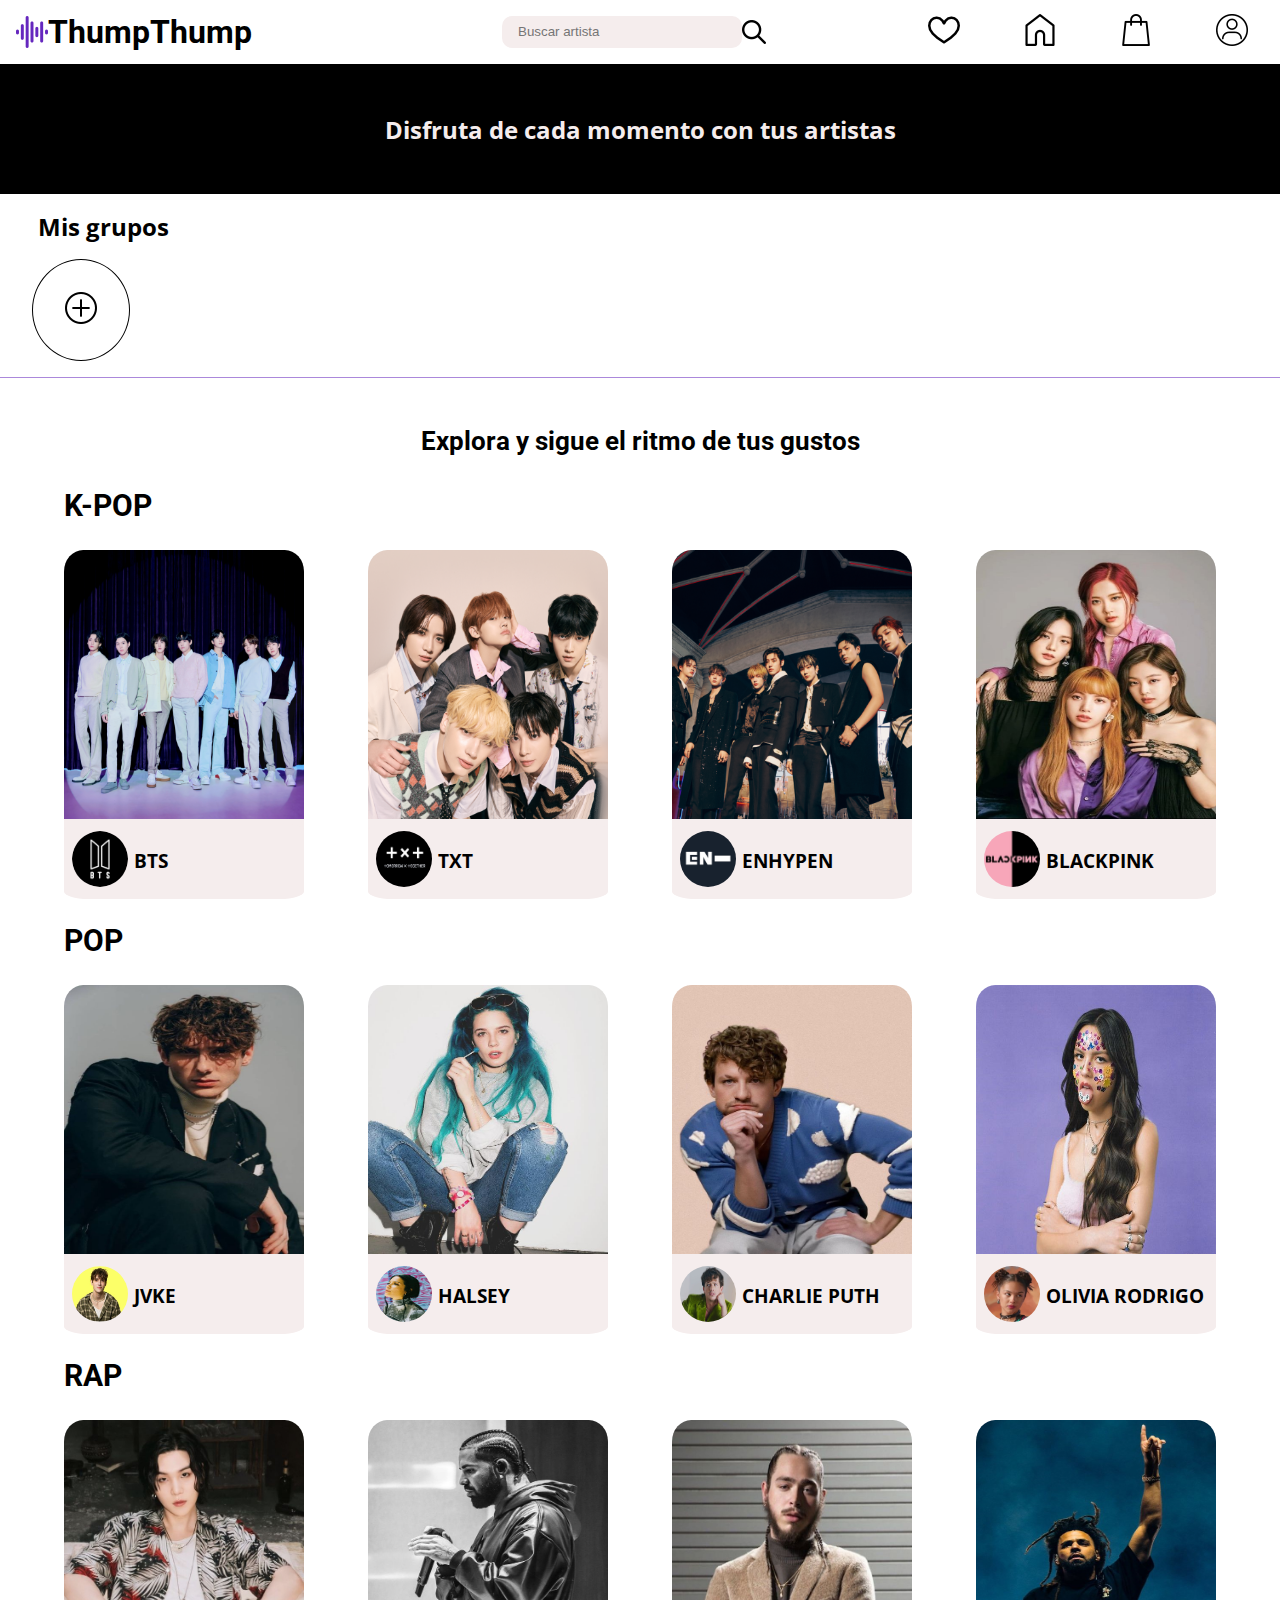
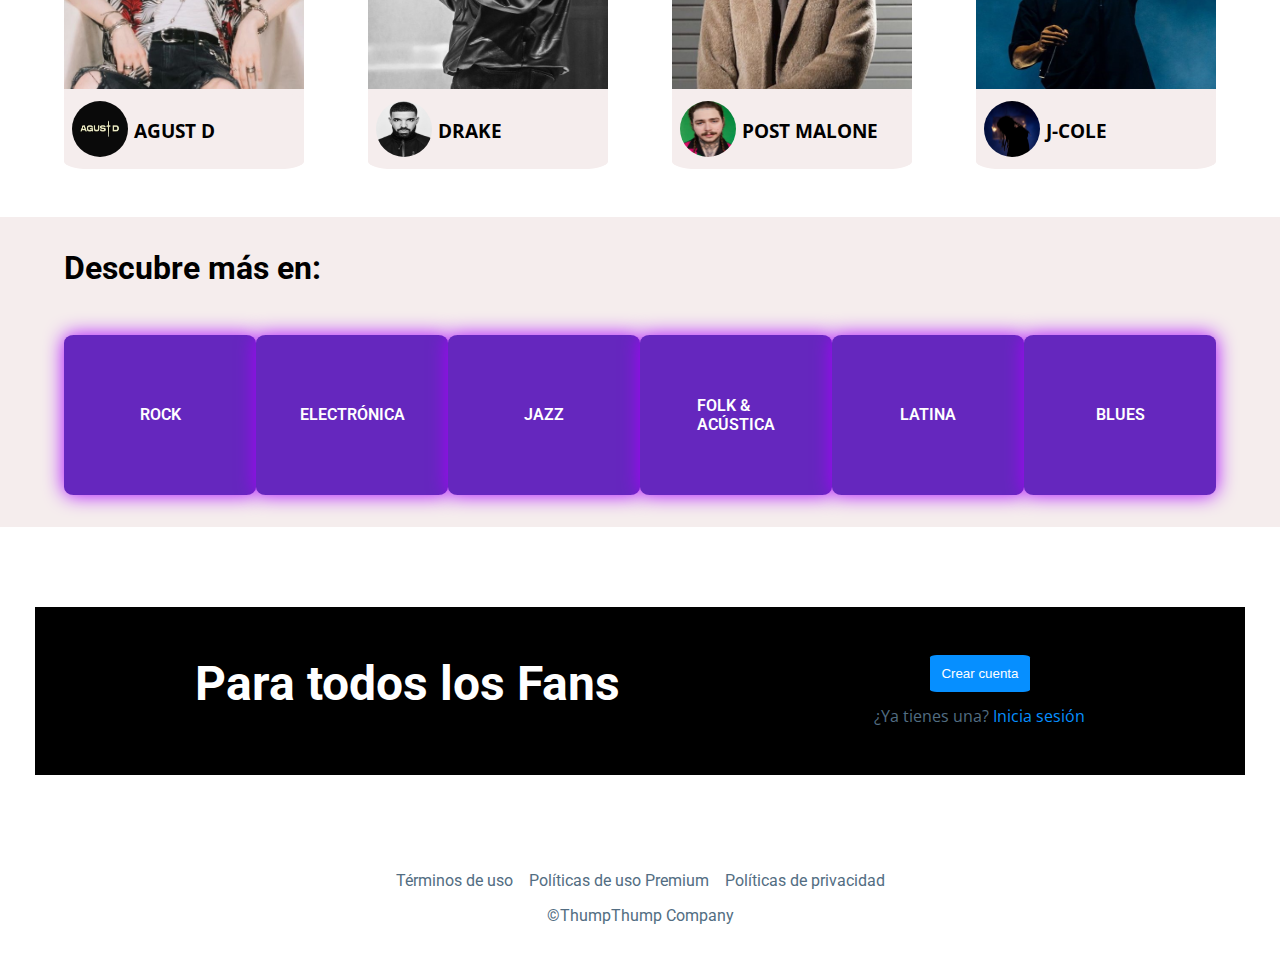
==== index.html @ 95e83258 "primer-commit" ====
<!DOCTYPE html>
<html lang="es">
<head>
    <meta charset="UTF-8">
    <meta name="viewport" content="width=device-width, initial-scale=1.0">
    <link rel="stylesheet" href="style.css">
    <link rel="shortcut icon" href="./assets/icons/sonido-de-onda.png" type="image/x-icon">
    <link rel="stylesheet" href="">
    <title>ThumpThump | Oficial</title>
</head>
<body>
    <section class="hero-contain">
        <header>
            <nav class="menu">
                <div class="logo-principal">
                <a class="sello-principal" href="index.html"><img src="./assets/icons/sonido-de-onda.png" alt="Onda de sonido"><strong>ThumpThump</strong></a>
                </div>

                <div class="search-container">
                    <input type="search" placeholder="Buscar artista">
                    <img class="icono-search" src="./assets/icons/search-p.png" alt="Lupa del buscador">
                </div>
                

                <div class="icons-notificaciones">
                    <a href=""><img src="./assets/icons/corazon.png" alt="corazon de notificaciones"></a>
                    <a href=""><img src="./assets/icons/hogar.png" alt="hogar de inicio"></a>
                    <a href=""><img src="./assets/icons/bolsa-shop.png" alt="bolsa de tienda"></a> <!--post relacionados con fans-->
                    <a href=""><img src="./assets/icons/avatar.png" alt=""></a>
                </div>
            </nav>

            <section class="banner-negro">
                <div>Disfruta de cada momento con tus artistas</div>
            </section>
        </header>

        <main>

            <section class="agregar-grupos">
                <p>Mis grupos</p>
                <div>
                    <a href="#"><img src="./assets/icons/mas.png" alt=""></a>
                </div>
            </section>

            <section class="contenedor-cards-artistas-hero">
                <p class="titulo-explorar">Explora y sigue el ritmo de tus gustos</p>
<!--FILA DE CARDS K-POP-->
                <div class="contenedor-cards-artistas">
                    <p class="titulo-genero"><strong>K-POP</strong></p>
                    <div class="flex-cards-artistas">
                        <div>
                            <a href="#"><img class="tamano-img-artist" src="./assets/img/bts-profile.png" alt="BTS"></a>
                            <div class="footer-img-artist">
                                <a href="#"><img src="./assets/icons/logo-bts.png" alt="Logo de bts"></a>
                                <a href="#"><strong>BTS</strong></a>
                            </div>
                        </div>

                        <div>
                            <a href="#"><img class="tamano-img-artist" src="./assets/img/txt-profile.png" alt="Los cinco chicos de TXT"></a>
                            <div class="footer-img-artist">
                                <a href="#"><img src="./assets/icons/logo-txt.jpg" alt="Logo de bts"></a>
                                <a href="#"><strong>TXT</strong></a>
                            </div>
                        </div>

                        <div>
                            <a href="#"><img class="tamano-img-artist" src="./assets/img/enhypen-profile.png" alt="BTS"></a>
                            <div class="footer-img-artist">
                                <a href="#"><img src="./assets/icons/logo-enhypen.jpg" alt="Logo de bts"></a>
                                <a href="#"><strong>ENHYPEN</strong></a>
                            </div>
                        </div>

                        <div>
                            <a href="#"><img class="tamano-img-artist" src="./assets/img/blackpink-profile.jpg" alt="BTS"></a>
                            <div class="footer-img-artist">
                                <a href="#"><img src="./assets/icons/logo-blackpink.jpg" alt="Logo de bts"></a>
                                <a href="#"><strong>BLACKPINK</strong></a>
                            </div>
                        </div>
                    </div>
                </div>
<!--FILA DE CARDS POP-->
                <div class="contenedor-cards-artistas">
                    <p class="titulo-genero"><strong>POP</strong></p>
                    <div class="flex-cards-artistas">
                        <div>
                            <a href="#"><img class="tamano-img-artist" src="./assets/img/jvke-profile.jpg" alt="BTS"></a>
                            <div class="footer-img-artist">
                                <a href="#"><img src="./assets/icons/logo-jvke.jpg" alt="Logo de bts"></a>
                                <a href="#"><strong>JVKE</strong></a>
                            </div>
                        </div>

                        <div>
                            <a href="#"><img class="tamano-img-artist" src="./assets/img/halsey-profile.jpg" alt="BTS"></a>
                            <div class="footer-img-artist">
                                <a href="#"><img src="./assets/icons/logo-halsey.jpg" alt="Logo de bts"></a>
                                <a href="#"><strong>HALSEY</strong></a>
                            </div>
                        </div>

                        <div>
                            <a href="#"><img class="tamano-img-artist" src="./assets/img/charlie-profile.jpg" alt="BTS"></a>
                            <div class="footer-img-artist">
                                <a href="#"><img src="./assets/icons/logo-charlie.jpg" alt="Logo de bts"></a>
                                <a href="#"><strong>CHARLIE PUTH</strong></a>
                            </div>
                        </div>

                        <div>
                            <a href="#"><img class="tamano-img-artist" src="./assets/img/olivia-profile.jpg" alt="BTS"></a>
                            <div class="footer-img-artist">
                                <a href="#"><img src="./assets/icons/logo-olivia.jpg" alt="Logo de bts"></a>
                                <a href="#"><strong>OLIVIA RODRIGO</strong></a>
                            </div>
                        </div>
                    </div>
                </div>
<!--FILA DE CARDS RAP-->
                <div class="contenedor-cards-artistas">
                    <p class="titulo-genero"><strong>RAP</strong></p>
                    <div class="flex-cards-artistas">
                        <div>
                            <a href="#"><img class="tamano-img-artist" src="./assets/img/agusd-profile.jpg" alt="BTS"></a>
                            <div class="footer-img-artist">
                                <a href="#"><img src="./assets/icons/logo-agusd.jpg" alt="Logo de bts"></a>
                                <a href="#"><strong>AGUST D</strong></a>
                            </div>
                        </div>

                        <div>
                            <a href="#"><img class="tamano-img-artist" src="./assets/img/drake-profile.jpg" alt="BTS"></a>
                            <div class="footer-img-artist">
                                <a href="#"><img src="./assets/icons/logo-drake.jpg" alt="Logo de bts"></a>
                                <a href="#"><strong>DRAKE</strong></a>
                            </div>
                        </div>

                        <div>
                            <a href="#"><img class="tamano-img-artist" src="./assets/img/post-malone-profile.jpg" alt="BTS"></a>
                            <div class="footer-img-artist">
                                <a href="#"><img src="./assets/icons/logo-post-malone.jpg" alt="Logo de bts"></a>
                                <a href="#"><strong>POST MALONE</strong></a>
                            </div>
                        </div>

                        <div>
                            <a href="#"><img class="tamano-img-artist" src="./assets/img/j-cole-profile.jpg" alt="BTS"></a>
                            <div class="footer-img-artist">
                                <a href="#"><img src="./assets/icons/logo-j-cole.jpg" alt="Logo de bts"></a>
                                <a href="#"><strong>J-COLE</strong></a>
                            </div>
                        </div>
                    </div>
                </div>
            </section>

            <section class="contenedor-generos-her">
                <h1>Descubre más en:</h1>
                <div class="cards-generos">
                    <div>
                        <a href="#">ROCK</a>
                    </div>
                    <div>
                        <a href="#">ELECTRÓNICA</a>
                    </div>
                    <div>
                        <a href="#">JAZZ</a>
                    </div>
                    <div>
                        <a href="#">FOLK &<br>
                        ACÚSTICA</a>
                    </div>
                    <div>
                        <a href="#">LATINA</a>
                    </div>
                    <div>
                        <a href="#">BLUES</a>
                    </div>
                </div>
            </section>

            <section class="contenedor-anuncio-fans">
                <div class="anuncio-fans">
                    <h2>Para todos los Fans</h2>
                    <div>
                        <button>Crear cuenta</button>
                        <p>¿Ya tienes una?<a href=""> Inicia sesión</a></p>
                    </div>
                </div>
            </section>

        </main>

        <footer>
            <section class="container-footer">
                <div>
                    <p>Términos de uso</p>
                    <p>Políticas de uso Premium</p>
                    <p>Políticas de privacidad</p>
                </div>
                <p>©ThumpThump Company</p>
            </section>
        </footer>
    </section>
</body>
</html>
---- style.css ----
@import url('https://fonts.googleapis.com/css2?family=Open+Sans:wght@300;400&family=Roboto:wght@300;400&display=swap');
*{
    margin: 0%;
    padding: 0;
    box-sizing: border-box;
}

/*colores
#000000
#6527BE
#BDBDD7
#D9D9D9
#F5EDED
*/

/*fuentes
font-family: 'Open Sans', sans-serif;
font-family: 'Roboto', sans-serif;
*/

/*HEADER---------------------*/
/*Navbar*/
a{
    text-decoration: none;
}
nav{
    display: flex;
    flex-wrap: wrap;
    justify-content: space-between;
    align-items: center;
    border-bottom: #000 solid 1px;
    padding-top: 0.8rem;
    padding-bottom: 0.8rem;
}

.sello-principal{
    display: flex;
    align-items: center;
    color: #000;
    font-family: 'Roboto', sans-serif;
    font-size: 2rem;
    padding-left: 1rem;
}

.search-container{
    display: flex;
    width: 30%;
    justify-content: flex-end;
    align-items: center;
}
.search-container input{
    height: 2rem;
    width: 15rem;
    border-radius: 10px;
    border: 0;
    outline: none;
    padding-left: 1rem;
    background-color: #F5EDED;
}
.icons-notificaciones{
    display: flex;
    width: 30%;
    justify-content: space-around;
}

/*Banner*/
.banner-negro{
    display: flex;
    justify-content: center;
    padding-top: 3rem;
    padding-bottom: 3rem;
    background-color: #000;
    font-family: 'Open Sans', sans-serif;
    font-size: 1.5rem;
    font-weight: bolder;
    color: #F5EDED;
}

/*Agregar comunidades index*/

.agregar-grupos{
    padding-left: 2rem;
    padding-top: 1rem;
    padding-bottom: 1rem;
    border-bottom: #6627be8c solid 1px;
}
.agregar-grupos p{
    font-family: 'Open Sans', sans-serif;
    font-weight: bold;
    font-size: 1.5rem;
    padding-bottom: 1rem;
    padding-left: 0.4rem;
}
.agregar-grupos div{
    display: inline-flex;
    border: #000 solid 1px;
    border-radius: 50%;
    padding: 2rem;
}

/*Flex cards artistas*/
.contenedor-cards-artistas-hero{
    padding: 3rem 2rem;
}
.titulo-genero{
    padding-left: 2rem;
    padding-bottom: 1.7rem;
    padding-top: 1.5rem;
    font-family: 'Roboto', sans-serif;
    font-size: 1.9rem;
}
.titulo-explorar{
    display: flex;
    justify-content: center;
    font-family: 'Roboto', sans-serif;
    font-weight: bolder;
    font-size: 1.6rem;
    padding-bottom: 0.5rem;
}
.flex-cards-artistas{
    display: inline-flex;
    width: 100%;
    justify-content: space-around;
    flex-wrap: wrap;
    row-gap: 1.2rem;
}
.flex-cards-artistas div{
    background-color: #F5EDED;
    border-radius: 10%;
}
.tamano-img-artist{
    width: 15rem;
    height: 16.8rem;
    border-top-left-radius: 8%;
    border-top-right-radius: 8%;
}
.tamano-img-artist:hover{
    transform: scale(1.02);
    border-bottom-left-radius: 8%;
    border-bottom-right-radius: 8%;
}
.footer-img-artist{
    display: flex;
    align-items: center;
    padding: 0.5rem;
    column-gap: 0.4rem;
}
.footer-img-artist:hover{
    border-top-left-radius: 0%;
    border-top-right-radius: 0%;
    background-color: #6627be6e;
}
.footer-img-artist img{
    border-radius: 50%;
    width: 3.5rem;
    height: 3.5rem;
}
.footer-img-artist img:hover{
    transform:scale(1.1);
}
.footer-img-artist strong{
    color: #000;
    font-family: 'Open Sans', sans-serif;
    font-size: larger;
}

/*CONTENEDOR DE CARS GENEROS*/

.contenedor-generos-her{
    padding: 2rem 4rem;
    background-color: #F5EDED;
}
.contenedor-generos-her h1{
    font-family: 'Roboto', sans-serif;
    padding-bottom: 3rem;
    font-size: 2rem;
    color: #000;
}
.cards-generos{
    display: inline-flex;
    width: 100%;
    justify-content: space-around;
    flex-wrap: wrap;
    row-gap: 1rem;
}
.cards-generos div{
    width: 12rem;
    height: 10rem;
    background-color: #6527BE;
    border-radius: 5%;
    box-shadow: 0 0 20px #aa00ff;
}
.cards-generos div:hover{
    background-color: #000;
}
.cards-generos div a{
    display: flex;
    height: 100%;
    justify-content: center;
    align-items: center;
    color: #fff;
    font-family: 'Roboto', sans-serif;
    font-weight: 600;
}


/*Auncio de creación de cuenta*/
.contenedor-anuncio-fans{
    background-image: url(./assets/img/anuncio.jpg);
    padding:5rem 2.2rem;
}
.anuncio-fans{
    display: flex;
    justify-content: space-around;
    background-color: #000;
    padding: 3rem 2rem;
}

.anuncio-fans h2{
    font-family: 'Roboto', sans-serif;
    font-size: 3rem;
    color: #fff;
}

.anuncio-fans button{
    padding: 0.7rem;
    border-radius: 7%;
    border-style: hidden;
    background-color: #068FFF;
    color: #fff;
}
.anuncio-fans div{
    display: flex;
    flex-direction: column;
    align-items: center;
    font-family: 'Open Sans', sans-serif;
    color: #526D82;
    row-gap: 0.8rem;
}

.anuncio-fans div a{
    color: #068FFF;
}

/*FOOTER*/

.container-footer{
    padding: 1rem;
}
.container-footer div{
    display: inline-flex;
    width: 100%;
    column-gap: 1rem;
    justify-content: center;
    font-family: 'Roboto', sans-serif;
}
.container-footer p{
    display: flex;
    justify-content: center;
    color: #526D82;
    font-family: 'Roboto', sans-serif;
    padding-bottom: 1rem;
}


/*Media Queries INDEX.HTML*/

@media (max-width: 790px){
    nav{
        justify-content: space-around;
        row-gap: 2rem;
    }
    .search-container input{
        display: none;
    }
    .icons-notificaciones{
        width: 100%;
    }

    .container-footer div{
        font-size: 0.7rem;
    }
    .container-footer p{
        font-size: 0.8rem;
    }
    .anuncio-fans div p{
        font-size: 0.9rem;
    }
    .anuncio-fans h2{
        font-size: 2rem;
    }
}

@media (max-width: 563px){
    .banner-negro div{
        font-size: 1.2rem;
    }
}

@media (max-width: 524px){
    .contenedor-generos-her{
        padding: 1rem 1rem;
        padding-bottom: 2rem;
        background-color: #000;
    }
    .cards-generos div{
        width: 8rem;
        height: 8rem;
    }
    .contenedor-generos-her h1{
        color: #fff;
        font-size: 1.6rem;
        font-weight: 500;
    }
}

@media (max-width: 445px){
    .agregar-grupos p{
        font-size: 1.2rem;
    }
    .container-footer p{
        font-size: 0.6rem;
    }
}

@media (max-width: 406px){
    .logo-principal strong{
        font-size: smaller;
    }
    .anuncio-fans h2{
        font-size: 1.5rem;
    }
    .anuncio-fans div p{
        font-size: 0.8rem;
    }
    .banner-negro div{
        font-size: 0.9rem;
    }
}

@media (max-width: 367px){
    .anuncio-fans{
        flex-wrap: wrap;
        row-gap: 1.2rem;
    }
    .container-footer div{
        display: flex;
        flex-wrap: wrap;
        font-size: 0.5rem;
        row-gap: 1rem;
        padding-bottom: 1rem;
    }
}
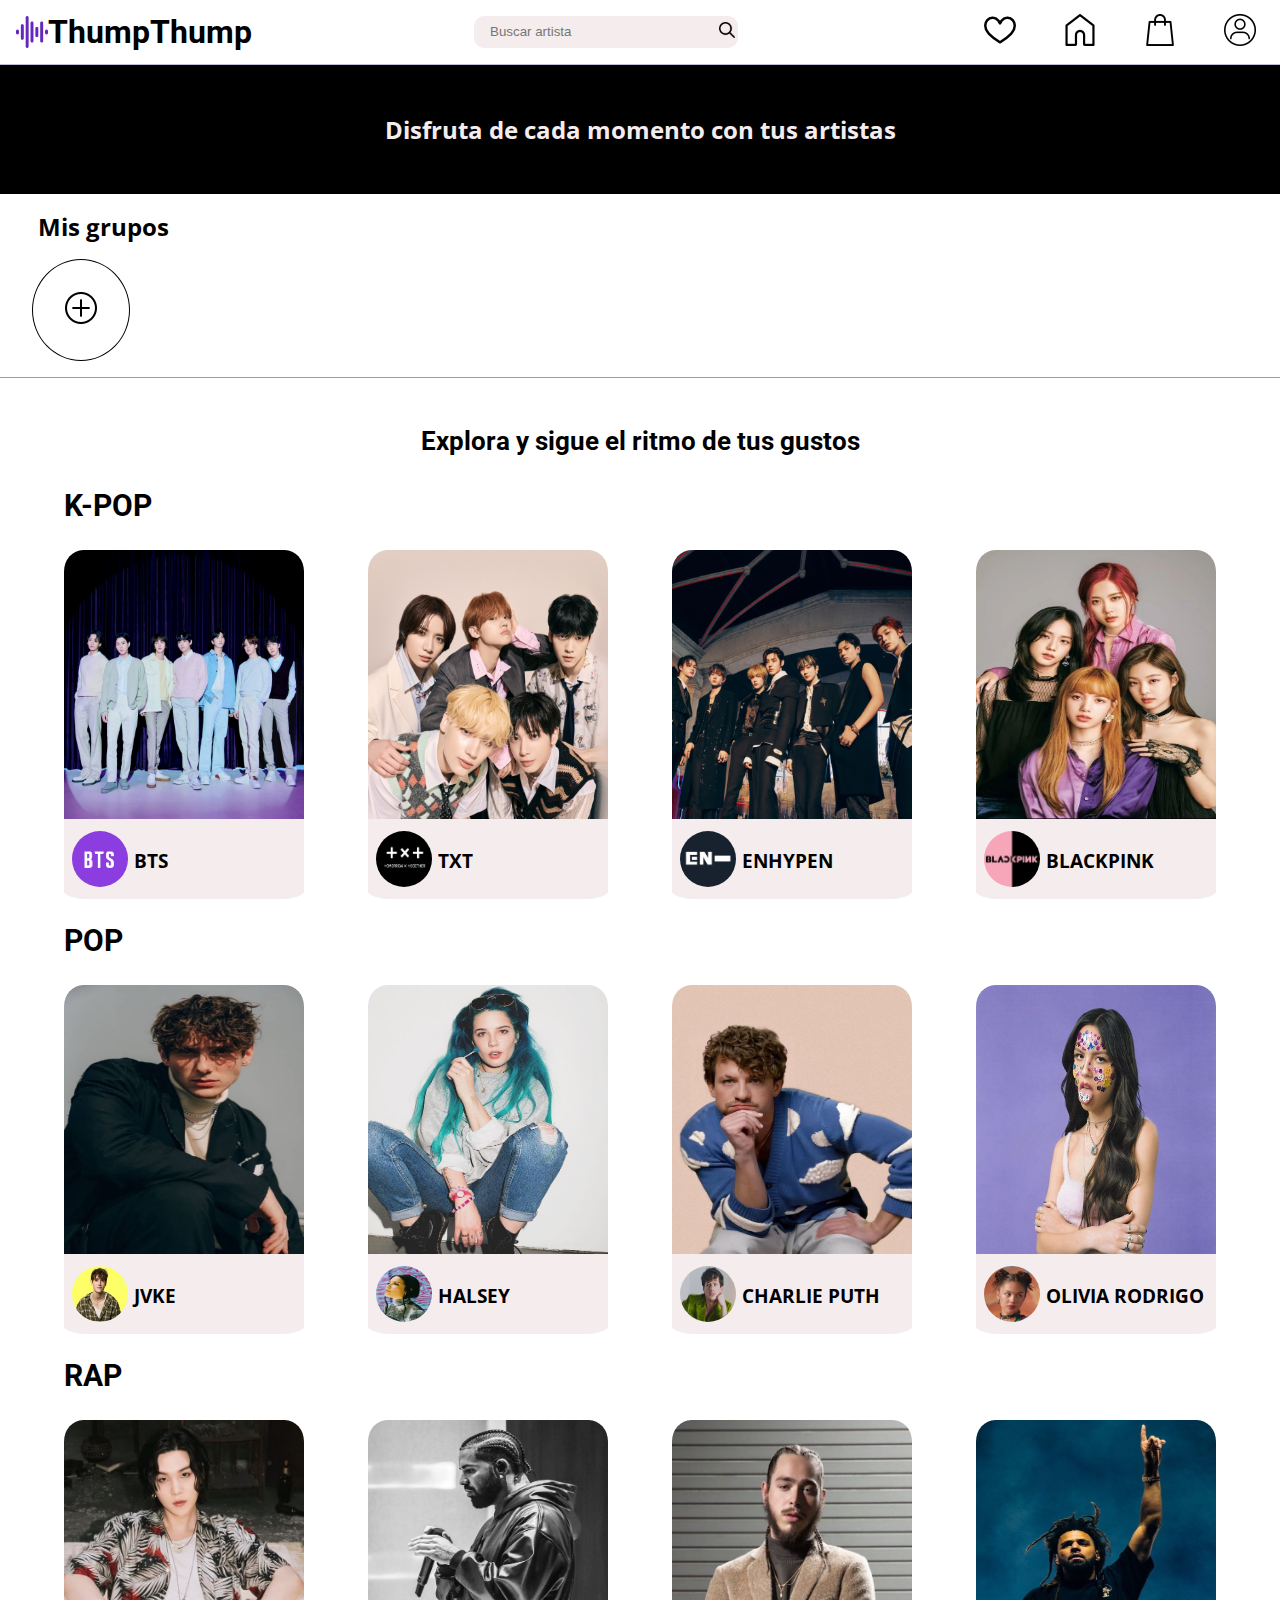
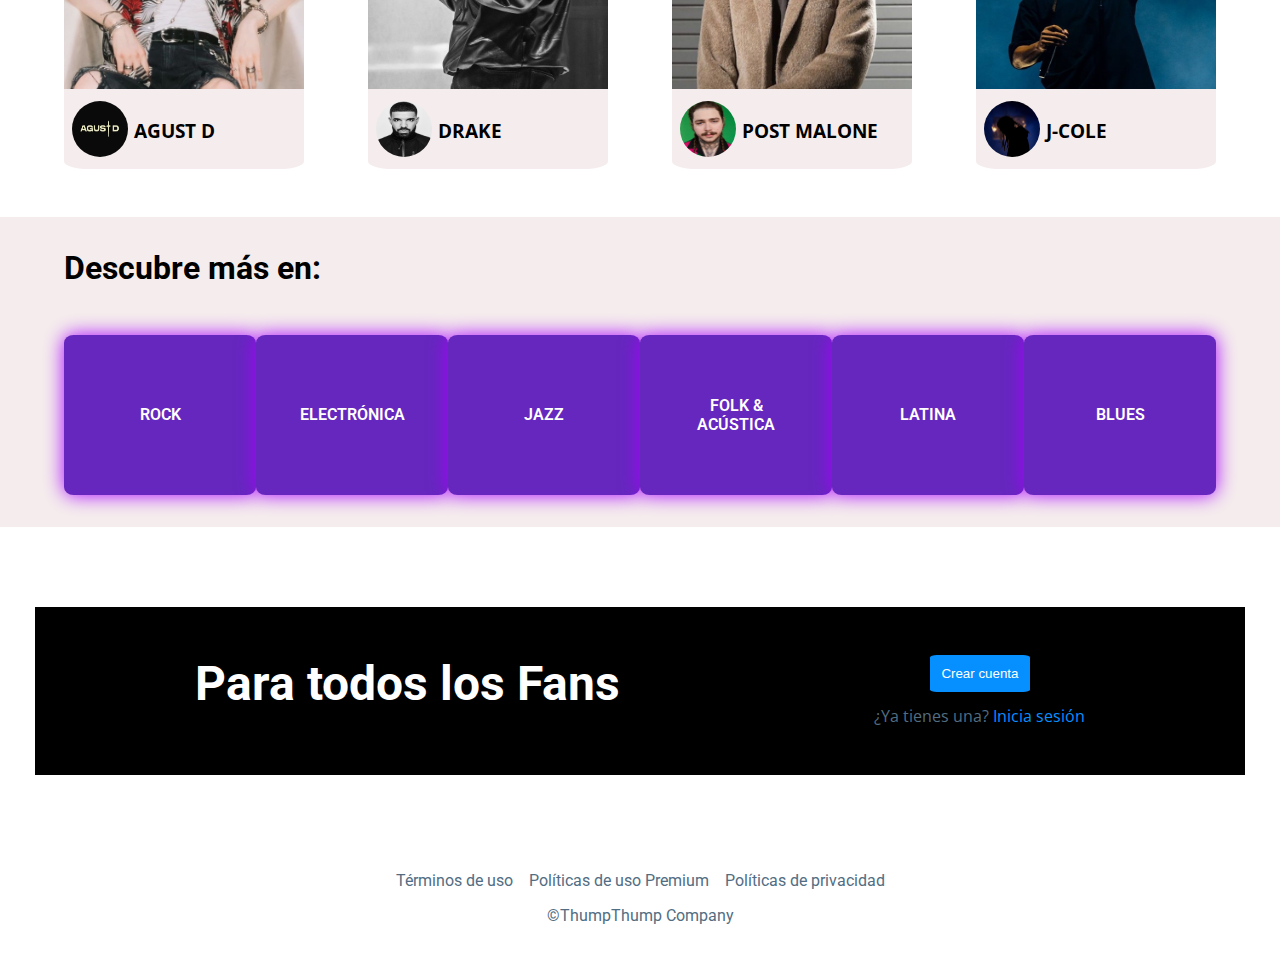
==== commit 59256fad: "nav del perfil" ====
--- a/index.html
+++ b/index.html
@@ -18,9 +18,10 @@
 
                 <div class="search-container">
                     <input type="search" placeholder="Buscar artista">
-                    <img class="icono-search" src="./assets/icons/search-p.png" alt="Lupa del buscador">
-                </div>
-                
+                    <button type="submit">
+                        <img class="icono-search" src="./assets/icons/search-p.png" alt="Lupa">
+                    </button>
+                </div>
 
                 <div class="icons-notificaciones">
                     <a href=""><img src="./assets/icons/corazon.png" alt="corazon de notificaciones"></a>
@@ -40,7 +41,7 @@
             <section class="agregar-grupos">
                 <p>Mis grupos</p>
                 <div>
-                    <a href="#"><img src="./assets/icons/mas.png" alt=""></a>
+                    <a href="#"><img src="./assets/icons/mas.png" alt="Signo de adicion"></a>
                 </div>
             </section>
 
@@ -51,33 +52,33 @@
                     <p class="titulo-genero"><strong>K-POP</strong></p>
                     <div class="flex-cards-artistas">
                         <div>
-                            <a href="#"><img class="tamano-img-artist" src="./assets/img/bts-profile.png" alt="BTS"></a>
-                            <div class="footer-img-artist">
-                                <a href="#"><img src="./assets/icons/logo-bts.png" alt="Logo de bts"></a>
-                                <a href="#"><strong>BTS</strong></a>
+                            <a href="./pages/btsprofile.html"><img class="tamano-img-artist" src="./assets/img/bts-profile.png" alt="Los 7 chicos de BTS"></a>
+                            <div class="footer-img-artist">
+                                <a href="./pages/btsprofile.html"><img src="./assets/icons/logo-bts.jpg" alt="Logo de bts"></a>
+                                <a href="./pages/btsprofile.html"><strong>BTS</strong></a>
                             </div>
                         </div>
 
                         <div>
                             <a href="#"><img class="tamano-img-artist" src="./assets/img/txt-profile.png" alt="Los cinco chicos de TXT"></a>
                             <div class="footer-img-artist">
-                                <a href="#"><img src="./assets/icons/logo-txt.jpg" alt="Logo de bts"></a>
+                                <a href="#"><img src="./assets/icons/logo-txt.jpg" alt="Logo de TXT"></a>
                                 <a href="#"><strong>TXT</strong></a>
                             </div>
                         </div>
 
                         <div>
-                            <a href="#"><img class="tamano-img-artist" src="./assets/img/enhypen-profile.png" alt="BTS"></a>
-                            <div class="footer-img-artist">
-                                <a href="#"><img src="./assets/icons/logo-enhypen.jpg" alt="Logo de bts"></a>
+                            <a href="#"><img class="tamano-img-artist" src="./assets/img/enhypen-profile.png" alt="Los 7 cantastes de ENHYPEN"></a>
+                            <div class="footer-img-artist">
+                                <a href="#"><img src="./assets/icons/logo-enhypen.jpg" alt="Logo de ENHYPEN"></a>
                                 <a href="#"><strong>ENHYPEN</strong></a>
                             </div>
                         </div>
 
                         <div>
-                            <a href="#"><img class="tamano-img-artist" src="./assets/img/blackpink-profile.jpg" alt="BTS"></a>
-                            <div class="footer-img-artist">
-                                <a href="#"><img src="./assets/icons/logo-blackpink.jpg" alt="Logo de bts"></a>
+                            <a href="#"><img class="tamano-img-artist" src="./assets/img/blackpink-profile.jpg" alt="Las 4 integrantes del grupo BLACKPINK"></a>
+                            <div class="footer-img-artist">
+                                <a href="#"><img src="./assets/icons/logo-blackpink.jpg" alt="Logo de BLACKPINK"></a>
                                 <a href="#"><strong>BLACKPINK</strong></a>
                             </div>
                         </div>
@@ -88,33 +89,33 @@
                     <p class="titulo-genero"><strong>POP</strong></p>
                     <div class="flex-cards-artistas">
                         <div>
-                            <a href="#"><img class="tamano-img-artist" src="./assets/img/jvke-profile.jpg" alt="BTS"></a>
-                            <div class="footer-img-artist">
-                                <a href="#"><img src="./assets/icons/logo-jvke.jpg" alt="Logo de bts"></a>
+                            <a href="#"><img class="tamano-img-artist" src="./assets/img/jvke-profile.jpg" alt="Cantante JVKE"></a>
+                            <div class="footer-img-artist">
+                                <a href="#"><img src="./assets/icons/logo-jvke.jpg" alt="JVKE sonriendo"></a>
                                 <a href="#"><strong>JVKE</strong></a>
                             </div>
                         </div>
 
                         <div>
-                            <a href="#"><img class="tamano-img-artist" src="./assets/img/halsey-profile.jpg" alt="BTS"></a>
-                            <div class="footer-img-artist">
-                                <a href="#"><img src="./assets/icons/logo-halsey.jpg" alt="Logo de bts"></a>
+                            <a href="#"><img class="tamano-img-artist" src="./assets/img/halsey-profile.jpg" alt="Cantante Halsey con el cabello azul"></a>
+                            <div class="footer-img-artist">
+                                <a href="#"><img src="./assets/icons/logo-halsey.jpg" alt="Perfil de Halsey"></a>
                                 <a href="#"><strong>HALSEY</strong></a>
                             </div>
                         </div>
 
                         <div>
-                            <a href="#"><img class="tamano-img-artist" src="./assets/img/charlie-profile.jpg" alt="BTS"></a>
-                            <div class="footer-img-artist">
-                                <a href="#"><img src="./assets/icons/logo-charlie.jpg" alt="Logo de bts"></a>
+                            <a href="#"><img class="tamano-img-artist" src="./assets/img/charlie-profile.jpg" alt="Cantante Charlie sentado"></a>
+                            <div class="footer-img-artist">
+                                <a href="#"><img src="./assets/icons/logo-charlie.jpg" alt="Charlie con la mano bajo la quijada"></a>
                                 <a href="#"><strong>CHARLIE PUTH</strong></a>
                             </div>
                         </div>
 
                         <div>
-                            <a href="#"><img class="tamano-img-artist" src="./assets/img/olivia-profile.jpg" alt="BTS"></a>
-                            <div class="footer-img-artist">
-                                <a href="#"><img src="./assets/icons/logo-olivia.jpg" alt="Logo de bts"></a>
+                            <a href="#"><img class="tamano-img-artist" src="./assets/img/olivia-profile.jpg" alt="Cantante Olivia sacando la lengua"></a>
+                            <div class="footer-img-artist">
+                                <a href="#"><img src="./assets/icons/logo-olivia.jpg" alt="Perfil de Olivia"></a>
                                 <a href="#"><strong>OLIVIA RODRIGO</strong></a>
                             </div>
                         </div>
@@ -125,33 +126,33 @@
                     <p class="titulo-genero"><strong>RAP</strong></p>
                     <div class="flex-cards-artistas">
                         <div>
-                            <a href="#"><img class="tamano-img-artist" src="./assets/img/agusd-profile.jpg" alt="BTS"></a>
-                            <div class="footer-img-artist">
-                                <a href="#"><img src="./assets/icons/logo-agusd.jpg" alt="Logo de bts"></a>
+                            <a href="#"><img class="tamano-img-artist" src="./assets/img/agusd-profile.jpg" alt="Cantante Agust D sentado en una bañera"></a>
+                            <div class="footer-img-artist">
+                                <a href="#"><img src="./assets/icons/logo-agusd.jpg" alt="Logo de Agust D"></a>
                                 <a href="#"><strong>AGUST D</strong></a>
                             </div>
                         </div>
 
                         <div>
-                            <a href="#"><img class="tamano-img-artist" src="./assets/img/drake-profile.jpg" alt="BTS"></a>
-                            <div class="footer-img-artist">
-                                <a href="#"><img src="./assets/icons/logo-drake.jpg" alt="Logo de bts"></a>
+                            <a href="#"><img class="tamano-img-artist" src="./assets/img/drake-profile.jpg" alt="Cantante Drake mirando al suelo"></a>
+                            <div class="footer-img-artist">
+                                <a href="#"><img src="./assets/icons/logo-drake.jpg" alt="Perfil de Drake"></a>
                                 <a href="#"><strong>DRAKE</strong></a>
                             </div>
                         </div>
 
                         <div>
-                            <a href="#"><img class="tamano-img-artist" src="./assets/img/post-malone-profile.jpg" alt="BTS"></a>
-                            <div class="footer-img-artist">
-                                <a href="#"><img src="./assets/icons/logo-post-malone.jpg" alt="Logo de bts"></a>
+                            <a href="#"><img class="tamano-img-artist" src="./assets/img/post-malone-profile.jpg" alt="Cantante Post Malone mirando a la cámara"></a>
+                            <div class="footer-img-artist">
+                                <a href="#"><img src="./assets/icons/logo-post-malone.jpg" alt="Post Malone"></a>
                                 <a href="#"><strong>POST MALONE</strong></a>
                             </div>
                         </div>
 
                         <div>
-                            <a href="#"><img class="tamano-img-artist" src="./assets/img/j-cole-profile.jpg" alt="BTS"></a>
-                            <div class="footer-img-artist">
-                                <a href="#"><img src="./assets/icons/logo-j-cole.jpg" alt="Logo de bts"></a>
+                            <a href="#"><img class="tamano-img-artist" src="./assets/img/j-cole-profile.jpg" alt="Cantante J-Cole señalando el cielo"></a>
+                            <div class="footer-img-artist">
+                                <a href="#"><img src="./assets/icons/logo-j-cole.jpg" alt="Sombra de J-Cole"></a>
                                 <a href="#"><strong>J-COLE</strong></a>
                             </div>
                         </div>
--- a/style.css
+++ b/style.css
@@ -11,6 +11,8 @@
 #BDBDD7
 #D9D9D9
 #F5EDED
+
+#A076F9 /*gradient*/
 */
 
 /*fuentes
@@ -28,7 +30,7 @@
     flex-wrap: wrap;
     justify-content: space-between;
     align-items: center;
-    border-bottom: #000 solid 1px;
+    border-bottom: #BDBDD7 solid 1px;
     padding-top: 0.8rem;
     padding-bottom: 0.8rem;
 }
@@ -40,27 +42,43 @@
     font-family: 'Roboto', sans-serif;
     font-size: 2rem;
     padding-left: 1rem;
+    text-decoration: none;
 }
 
 .search-container{
     display: flex;
-    width: 30%;
     justify-content: flex-end;
     align-items: center;
 }
 .search-container input{
     height: 2rem;
     width: 15rem;
-    border-radius: 10px;
+    border-top-left-radius: 10px;
+    border-bottom-left-radius: 10px;
     border: 0;
     outline: none;
     padding-left: 1rem;
     background-color: #F5EDED;
 }
+.search-container button{
+    height: 2rem;
+    border-top-right-radius: 10px;
+    border-bottom-right-radius: 10px;
+    border: 0;
+    padding-right: 0.2rem;
+    padding-left: 0.3rem;
+    background-color: #F5EDED;
+    cursor: pointer;
+}
+
 .icons-notificaciones{
     display: flex;
-    width: 30%;
+    width: 25%;
     justify-content: space-around;
+}
+.icono-search{
+    width: 16px;
+    height: 16px;
 }
 
 /*Banner*/
@@ -201,10 +219,11 @@
     color: #fff;
     font-family: 'Roboto', sans-serif;
     font-weight: 600;
-}
-
-
-/*Auncio de creación de cuenta*/
+    text-align: center;
+}
+
+
+/*Anuncio de creación de cuenta*/
 .contenedor-anuncio-fans{
     background-image: url(./assets/img/anuncio.jpg);
     padding:5rem 2.2rem;
@@ -243,7 +262,9 @@
 }
 
 /*FOOTER*/
-
+a{
+    text-decoration: none;
+}
 .container-footer{
     padding: 1rem;
 }
@@ -263,12 +284,185 @@
 }
 
 
+
+
+/* -------------css BTS PROFILE*/
+
+.contenedor-perfil-artist{
+    display: flex;
+    align-items: center;
+    justify-content: space-between;
+    padding: 2rem 7rem 2rem 7rem;
+    /* background: -moz-linear-gradient(bottom, #aa00ff34, rgba(255, 255, 255, 0.5));
+    background: -webkit-gradient(linear, 0 0, 0 100%, from(#aa00ff96), to(rgba(255, 255, 255, 0.5))); */
+}
+
+/*Caja de Logo artista y nombre*/
+.artist-logo-y-nombre{
+    display: flex;
+    align-items: center;
+    column-gap: 1rem;
+}
+.artist-logo-y-nombre div{
+    display: flex;
+    align-items: center;
+    column-gap: 1rem;
+}
+.artist-logo-y-nombre div h1{
+    font-size: 2.5rem;
+    font-family: 'Roboto', sans-serif;
+}
+.artist-logo{
+    width: 12rem;
+    height: 12rem;
+    border-radius: 50%;
+}
+.icono-verificado{
+    width: 1.5rem;
+    height: 1.5rem;
+}
+
+/*Caja de numero de miembros y boton de unirse*/
+.caja-miembros-y-unirse{
+    display: flex;
+    flex-direction: column;
+    row-gap: 1rem;
+    align-items: center;
+    column-gap: 3rem;
+}
+.caja-miembros-y-unirse div{
+    display: flex;
+    flex-direction: column;
+    align-items: center;
+    font-family: 'Roboto', sans-serif;
+}
+.caja-miembros-y-unirse div p:first-child{
+    font-weight: bolder;
+    font-size: 1.7rem;
+}
+
+
+
+/*ajustes en boton de unirse*/
+.contenedor-perfil-artist div button{
+    padding: 0.4rem 3rem 0.4rem 3rem;
+    background-color: #000;
+    color: #fff;
+    font-size: 1.1rem;
+    border-radius: 0.8rem;
+    border-style: none;
+    box-shadow: 0 0 20px #aa00ff; 
+}
+
+
+/*Menu del perfil*/
+.menu-profile-container{
+    display: flex;
+    justify-content: space-around;
+    border-bottom: solid #BDBDD7 1px;
+    padding-top: 2rem;
+    padding-bottom: 1rem;
+}
+.menu-profile-container a{
+    display: flex;
+    align-items: center;
+    column-gap: 0.7rem;
+    text-decoration: none;
+    color: #000;
+    font-family: 'Open Sans', sans-serif;
+    font-weight: bold;
+}
+
+/*Fan letter*/
+.fan-letter-section{
+    display: flex;
+    justify-content: end;
+    list-style: none;
+    background-color: #f5eded5b;
+}
+.fan-letter-section a{
+    display: flex;
+    align-items: center;
+    color: #000;
+    column-gap: 0.5rem;
+    padding: 2rem 1rem 2rem 4rem;
+    font-family: 'Open Sans', sans-serif;
+    font-weight: bold;
+}
+
+/*Container con la descripción del artista*/
+.container-about-artist{
+    display: flex;
+    column-gap: 2rem;
+    padding: 1rem 2rem;
+}
+.foto-about-artist{
+    width: 21rem;
+    height: 25rem;
+    border-radius: 0.5rem;
+}
+
+/*Container foto artistas + descripción| Perfiles de artistas*/
+.container-descripcion-artistas{
+    display: flex;
+    flex-direction: column;
+    row-gap: 2rem;
+    padding-bottom: 1rem;
+}
+.container-descripcion-artistas p:first-child{
+    font-size: 1.5rem;
+    font-family: 'Open Sans', sans-serif;
+}
+.container-descripcion-artistas p:nth-child(2){
+    font-family: 'Roboto', sans-serif;
+}
+.container-descripcion-artistas p:nth-child(3){
+    font-family: 'Roboto', sans-serif;
+}
+.negrita-primera-palabra{
+    font-weight: bold;
+    font-family: 'Open Sans', sans-serif;
+}
+
+
+/*container perfiles de artistas*/
+.container-perfiles-integrantes{
+    display: flex;
+    justify-content: space-around;
+    align-content: center;
+    flex-wrap: wrap;
+    padding-top: 1rem;
+    padding-bottom: 2rem;
+}
+.container-perfiles-integrantes img{
+    width: 5rem;
+    height: 5rem;
+    border-radius: 50%;
+}
+.container-perfiles-integrantes div{
+    display: flex;
+    flex-direction: column;
+    align-items: center;
+    row-gap: .5rem;
+    font-weight: bold;
+    font-family: 'Open Sans', sans-serif;
+}
+
+
+
 /*Media Queries INDEX.HTML*/
+@media (max-width: 1088px){
+    .cards-generos{
+        justify-content: center;
+        column-gap: 1.3rem;
+    }
+}
 
 @media (max-width: 790px){
     nav{
         justify-content: space-around;
         row-gap: 2rem;
+        flex-wrap: wrap;
     }
     .search-container input{
         display: none;
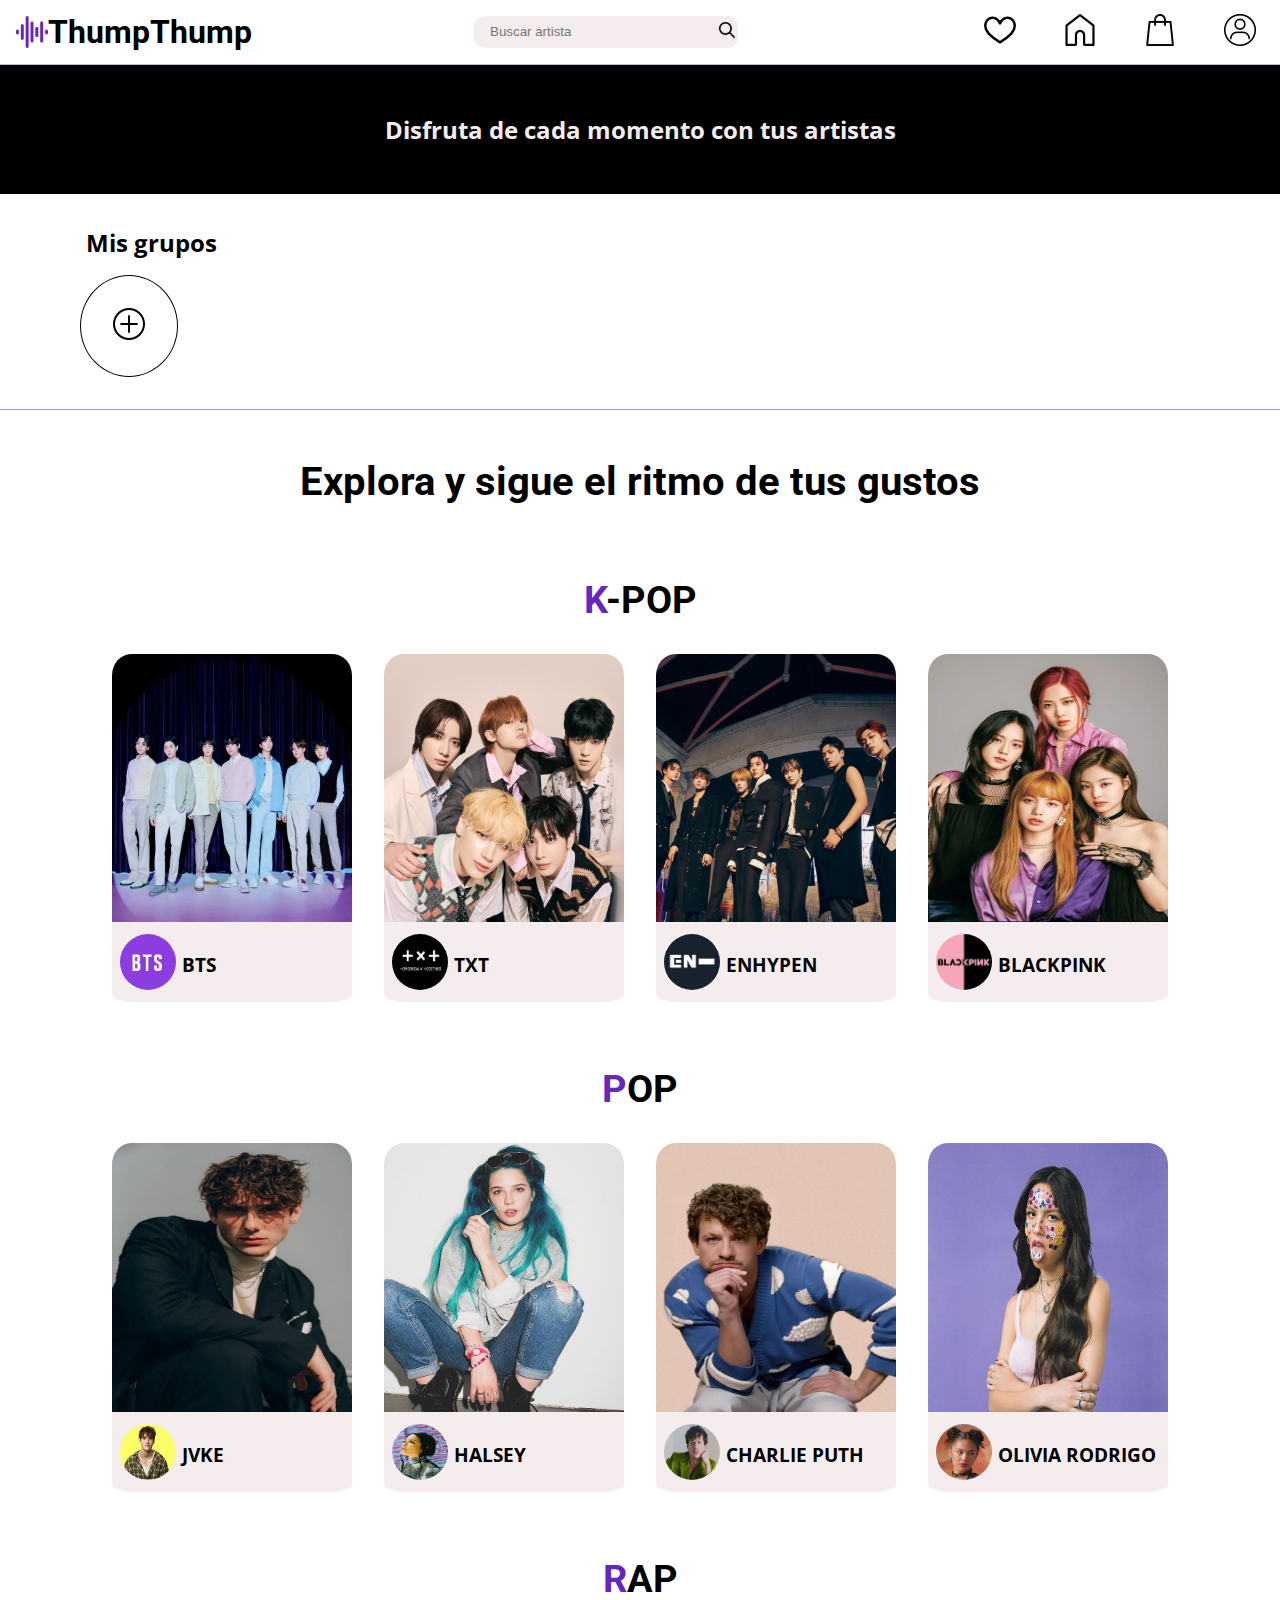
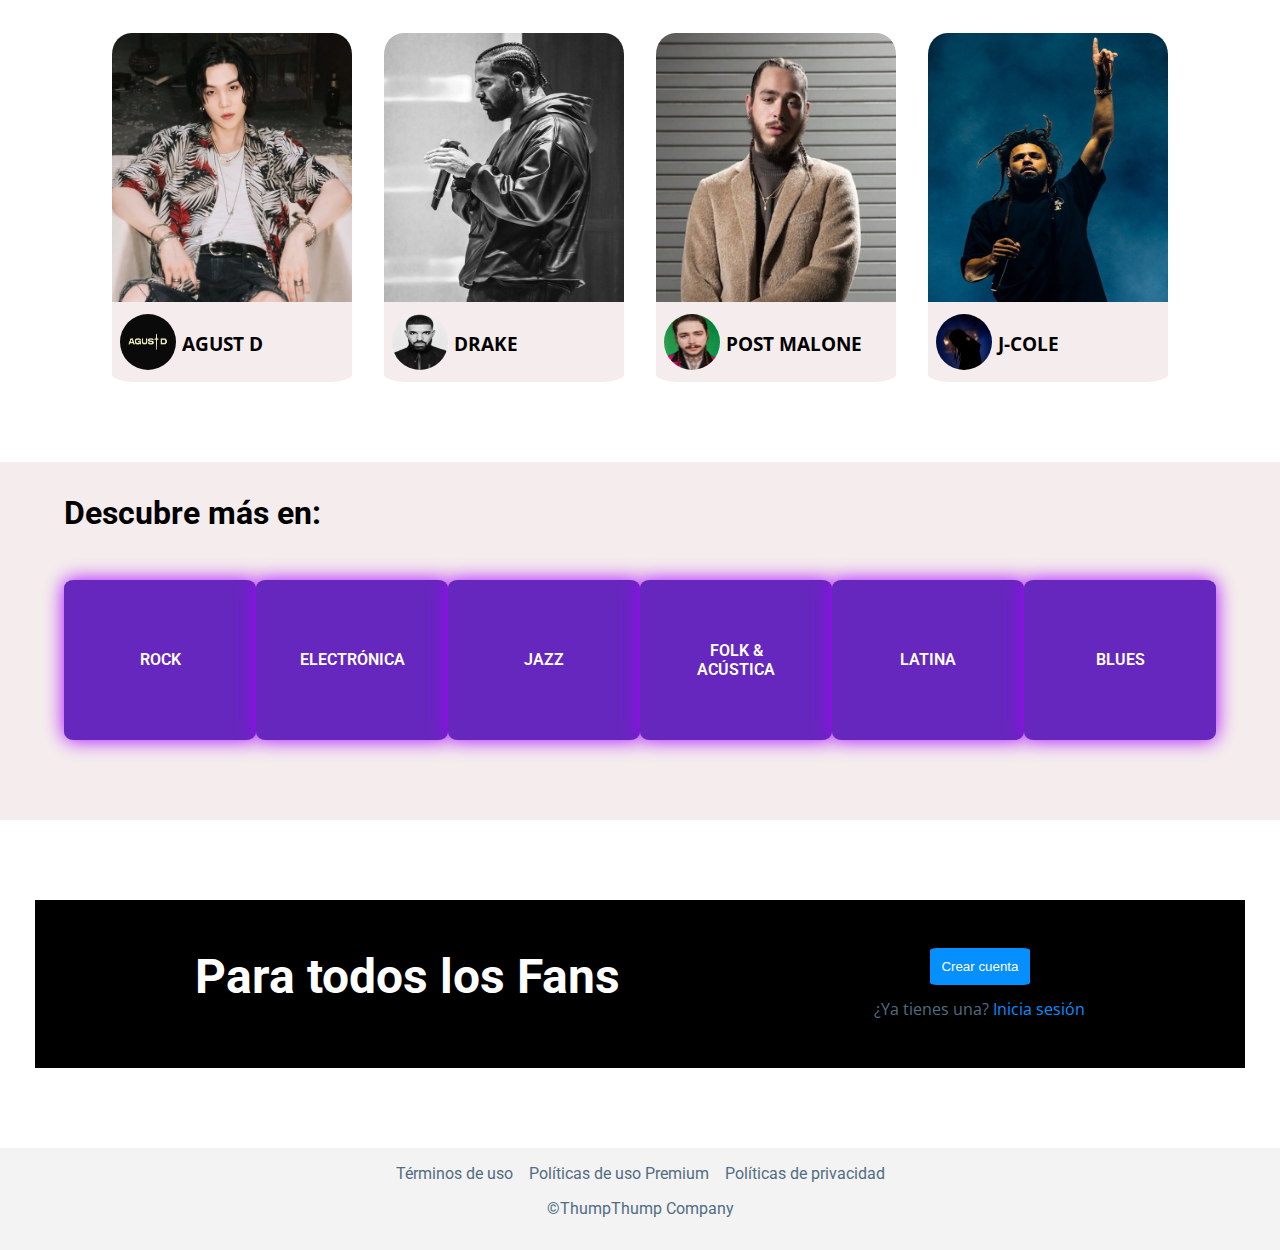
==== commit 960b1206: "agregamos filtro en search" ====
--- a/index.html
+++ b/index.html
@@ -15,10 +15,10 @@
                 <div class="logo-principal">
                 <a class="sello-principal" href="index.html"><img src="./assets/icons/sonido-de-onda.png" alt="Onda de sonido"><strong>ThumpThump</strong></a>
                 </div>
-
+                <!--SEARCH-->
                 <div class="search-container">
-                    <input type="search" placeholder="Buscar artista">
-                    <button type="submit">
+                    <input type="search" id="formulario" placeholder="Buscar artista">
+                    <button type="button" id="boton">
                         <img class="icono-search" src="./assets/icons/search-p.png" alt="Lupa">
                     </button>
                 </div>
@@ -48,18 +48,18 @@
             <section class="contenedor-cards-artistas-hero">
                 <p class="titulo-explorar">Explora y sigue el ritmo de tus gustos</p>
 <!--FILA DE CARDS K-POP-->
-                <div class="contenedor-cards-artistas">
+                <div class="contenedor-cards-artistas"> 
                     <p class="titulo-genero"><strong>K-POP</strong></p>
                     <div class="flex-cards-artistas">
-                        <div>
+                        <div class="artista-card">
                             <a href="./pages/btsprofile.html"><img class="tamano-img-artist" src="./assets/img/bts-profile.png" alt="Los 7 chicos de BTS"></a>
-                            <div class="footer-img-artist">
+                            <div class="footer-img-artist">  
                                 <a href="./pages/btsprofile.html"><img src="./assets/icons/logo-bts.jpg" alt="Logo de bts"></a>
                                 <a href="./pages/btsprofile.html"><strong>BTS</strong></a>
                             </div>
                         </div>
 
-                        <div>
+                        <div class="artista-card">
                             <a href="#"><img class="tamano-img-artist" src="./assets/img/txt-profile.png" alt="Los cinco chicos de TXT"></a>
                             <div class="footer-img-artist">
                                 <a href="#"><img src="./assets/icons/logo-txt.jpg" alt="Logo de TXT"></a>
@@ -67,7 +67,7 @@
                             </div>
                         </div>
 
-                        <div>
+                        <div class="artista-card">
                             <a href="#"><img class="tamano-img-artist" src="./assets/img/enhypen-profile.png" alt="Los 7 cantastes de ENHYPEN"></a>
                             <div class="footer-img-artist">
                                 <a href="#"><img src="./assets/icons/logo-enhypen.jpg" alt="Logo de ENHYPEN"></a>
@@ -75,7 +75,7 @@
                             </div>
                         </div>
 
-                        <div>
+                        <div class="artista-card">
                             <a href="#"><img class="tamano-img-artist" src="./assets/img/blackpink-profile.jpg" alt="Las 4 integrantes del grupo BLACKPINK"></a>
                             <div class="footer-img-artist">
                                 <a href="#"><img src="./assets/icons/logo-blackpink.jpg" alt="Logo de BLACKPINK"></a>
@@ -88,7 +88,7 @@
                 <div class="contenedor-cards-artistas">
                     <p class="titulo-genero"><strong>POP</strong></p>
                     <div class="flex-cards-artistas">
-                        <div>
+                        <div class="artista-card">
                             <a href="#"><img class="tamano-img-artist" src="./assets/img/jvke-profile.jpg" alt="Cantante JVKE"></a>
                             <div class="footer-img-artist">
                                 <a href="#"><img src="./assets/icons/logo-jvke.jpg" alt="JVKE sonriendo"></a>
@@ -96,7 +96,7 @@
                             </div>
                         </div>
 
-                        <div>
+                        <div class="artista-card">
                             <a href="#"><img class="tamano-img-artist" src="./assets/img/halsey-profile.jpg" alt="Cantante Halsey con el cabello azul"></a>
                             <div class="footer-img-artist">
                                 <a href="#"><img src="./assets/icons/logo-halsey.jpg" alt="Perfil de Halsey"></a>
@@ -104,7 +104,7 @@
                             </div>
                         </div>
 
-                        <div>
+                        <div class="artista-card">
                             <a href="#"><img class="tamano-img-artist" src="./assets/img/charlie-profile.jpg" alt="Cantante Charlie sentado"></a>
                             <div class="footer-img-artist">
                                 <a href="#"><img src="./assets/icons/logo-charlie.jpg" alt="Charlie con la mano bajo la quijada"></a>
@@ -112,7 +112,7 @@
                             </div>
                         </div>
 
-                        <div>
+                        <div class="artista-card">
                             <a href="#"><img class="tamano-img-artist" src="./assets/img/olivia-profile.jpg" alt="Cantante Olivia sacando la lengua"></a>
                             <div class="footer-img-artist">
                                 <a href="#"><img src="./assets/icons/logo-olivia.jpg" alt="Perfil de Olivia"></a>
@@ -125,7 +125,7 @@
                 <div class="contenedor-cards-artistas">
                     <p class="titulo-genero"><strong>RAP</strong></p>
                     <div class="flex-cards-artistas">
-                        <div>
+                        <div class="artista-card">
                             <a href="#"><img class="tamano-img-artist" src="./assets/img/agusd-profile.jpg" alt="Cantante Agust D sentado en una bañera"></a>
                             <div class="footer-img-artist">
                                 <a href="#"><img src="./assets/icons/logo-agusd.jpg" alt="Logo de Agust D"></a>
@@ -133,7 +133,7 @@
                             </div>
                         </div>
 
-                        <div>
+                        <div class="artista-card">
                             <a href="#"><img class="tamano-img-artist" src="./assets/img/drake-profile.jpg" alt="Cantante Drake mirando al suelo"></a>
                             <div class="footer-img-artist">
                                 <a href="#"><img src="./assets/icons/logo-drake.jpg" alt="Perfil de Drake"></a>
@@ -141,7 +141,7 @@
                             </div>
                         </div>
 
-                        <div>
+                        <div class="artista-card">
                             <a href="#"><img class="tamano-img-artist" src="./assets/img/post-malone-profile.jpg" alt="Cantante Post Malone mirando a la cámara"></a>
                             <div class="footer-img-artist">
                                 <a href="#"><img src="./assets/icons/logo-post-malone.jpg" alt="Post Malone"></a>
@@ -149,7 +149,7 @@
                             </div>
                         </div>
 
-                        <div>
+                        <div class="artista-card">
                             <a href="#"><img class="tamano-img-artist" src="./assets/img/j-cole-profile.jpg" alt="Cantante J-Cole señalando el cielo"></a>
                             <div class="footer-img-artist">
                                 <a href="#"><img src="./assets/icons/logo-j-cole.jpg" alt="Sombra de J-Cole"></a>
@@ -208,5 +208,7 @@
             </section>
         </footer>
     </section>
+    <script src="./js/search.js"></script>
+    
 </body>
 </html>--- a/style.css
+++ b/style.css
@@ -72,8 +72,9 @@
 }
 
 .icons-notificaciones{
-    display: flex;
+    /*visibility: hidden;*/
     width: 25%;
+    display: flex;        /*botones escondidos hasta que el usuario se loguee*/
     justify-content: space-around;
 }
 .icono-search{
@@ -97,9 +98,9 @@
 /*Agregar comunidades index*/
 
 .agregar-grupos{
-    padding-left: 2rem;
-    padding-top: 1rem;
-    padding-bottom: 1rem;
+    padding-left: 5rem;
+    padding-top: 2rem;
+    padding-bottom: 2rem;
     border-bottom: #6627be8c solid 1px;
 }
 .agregar-grupos p{
@@ -119,28 +120,33 @@
 /*Flex cards artistas*/
 .contenedor-cards-artistas-hero{
     padding: 3rem 2rem;
+    padding-bottom: 5rem;
 }
 .titulo-genero{
-    padding-left: 2rem;
-    padding-bottom: 1.7rem;
-    padding-top: 1.5rem;
-    font-family: 'Roboto', sans-serif;
-    font-size: 1.9rem;
+    display: flex;
+    justify-content: center;
+    padding-bottom: 2rem;
+    padding-top: 4rem;
+    font-family: 'Roboto', sans-serif;
+    font-size: 2.4rem;
+}
+.titulo-genero strong::first-letter{
+    color: #6527BE;
 }
 .titulo-explorar{
     display: flex;
     justify-content: center;
     font-family: 'Roboto', sans-serif;
     font-weight: bolder;
-    font-size: 1.6rem;
+    font-size: 2.5rem;
     padding-bottom: 0.5rem;
 }
 .flex-cards-artistas{
     display: inline-flex;
     width: 100%;
-    justify-content: space-around;
+    justify-content: center;
     flex-wrap: wrap;
-    row-gap: 1.2rem;
+    gap: 2rem;
 }
 .flex-cards-artistas div{
     background-color: #F5EDED;
@@ -186,6 +192,7 @@
 
 .contenedor-generos-her{
     padding: 2rem 4rem;
+    padding-bottom: 5rem;
     background-color: #F5EDED;
 }
 .contenedor-generos-her h1{
@@ -267,6 +274,7 @@
 }
 .container-footer{
     padding: 1rem;
+    background-color: #F3F3F3;
 }
 .container-footer div{
     display: inline-flex;
@@ -286,13 +294,14 @@
 
 
 
-/* -------------css BTS PROFILE*/
+/* -------------------------------------------------css BTS PROFILE     ALBUMS*/ 
 
 .contenedor-perfil-artist{
     display: flex;
+    flex-wrap: wrap;
     align-items: center;
     justify-content: space-between;
-    padding: 2rem 7rem 2rem 7rem;
+    padding: 2rem 9rem 2rem 9rem;
     /* background: -moz-linear-gradient(bottom, #aa00ff34, rgba(255, 255, 255, 0.5));
     background: -webkit-gradient(linear, 0 0, 0 100%, from(#aa00ff96), to(rgba(255, 255, 255, 0.5))); */
 }
@@ -314,7 +323,7 @@
 }
 .artist-logo{
     width: 12rem;
-    height: 12rem;
+    height: 12rem; 
     border-radius: 50%;
 }
 .icono-verificado{
@@ -323,6 +332,11 @@
 }
 
 /*Caja de numero de miembros y boton de unirse*/
+.member-fav-box{
+    display: flex;
+    column-gap: 2rem;
+}
+
 .caja-miembros-y-unirse{
     display: flex;
     flex-direction: column;
@@ -333,8 +347,10 @@
 .caja-miembros-y-unirse div{
     display: flex;
     flex-direction: column;
-    align-items: center;
-    font-family: 'Roboto', sans-serif;
+    justify-content: center;
+    align-items: center;
+    font-family: 'Roboto', sans-serif;
+    row-gap: 0.5rem;
 }
 .caja-miembros-y-unirse div p:first-child{
     font-weight: bolder;
@@ -352,6 +368,7 @@
     border-radius: 0.8rem;
     border-style: none;
     box-shadow: 0 0 20px #aa00ff; 
+    column-gap: 5rem;
 }
 
 
@@ -360,9 +377,10 @@
     display: flex;
     justify-content: space-around;
     border-bottom: solid #BDBDD7 1px;
-    padding-top: 2rem;
+    padding-top: 1rem;
     padding-bottom: 1rem;
 }
+
 .menu-profile-container a{
     display: flex;
     align-items: center;
@@ -371,33 +389,23 @@
     color: #000;
     font-family: 'Open Sans', sans-serif;
     font-weight: bold;
-}
-
-/*Fan letter*/
-.fan-letter-section{
-    display: flex;
-    justify-content: end;
-    list-style: none;
-    background-color: #f5eded5b;
-}
-.fan-letter-section a{
-    display: flex;
-    align-items: center;
-    color: #000;
-    column-gap: 0.5rem;
-    padding: 2rem 1rem 2rem 4rem;
-    font-family: 'Open Sans', sans-serif;
-    font-weight: bold;
+    transition: transform 0.3s; 
+}
+.menu-profile-container .active:hover{
+    transform: scale(1.1);
 }
 
 /*Container con la descripción del artista*/
 .container-about-artist{
     display: flex;
-    column-gap: 2rem;
-    padding: 1rem 2rem;
+    column-gap: 7rem;
+    padding: 2rem 7rem;
+    border-bottom: solid 1px #BDBDD7;
+    background-color: #000;
+    color: #fff;
 }
 .foto-about-artist{
-    width: 21rem;
+    width: 22rem;
     height: 25rem;
     border-radius: 0.5rem;
 }
@@ -408,49 +416,154 @@
     flex-direction: column;
     row-gap: 2rem;
     padding-bottom: 1rem;
+    font-family: 'Roboto', sans-serif;
 }
 .container-descripcion-artistas p:first-child{
-    font-size: 1.5rem;
-    font-family: 'Open Sans', sans-serif;
-}
-.container-descripcion-artistas p:nth-child(2){
-    font-family: 'Roboto', sans-serif;
-}
-.container-descripcion-artistas p:nth-child(3){
-    font-family: 'Roboto', sans-serif;
-}
-.negrita-primera-palabra{
-    font-weight: bold;
-    font-family: 'Open Sans', sans-serif;
+    font-size: 1.7rem;
+    font-weight: lighter;
 }
 
 
 /*container perfiles de artistas*/
 .container-perfiles-integrantes{
     display: flex;
-    justify-content: space-around;
-    align-content: center;
+    justify-content: space-between;
     flex-wrap: wrap;
-    padding-top: 1rem;
+    padding-top: 2rem;
     padding-bottom: 2rem;
+    column-gap: 2rem;
 }
 .container-perfiles-integrantes img{
     width: 5rem;
     height: 5rem;
     border-radius: 50%;
+    box-shadow: 0 0 20px #aa00ff; 
 }
 .container-perfiles-integrantes div{
     display: flex;
     flex-direction: column;
     align-items: center;
     row-gap: .5rem;
-    font-weight: bold;
-    font-family: 'Open Sans', sans-serif;
-}
-
-
-
-/*Media Queries INDEX.HTML*/
+}
+.container-perfiles-integrantes p{
+    font-weight: bolder;
+    font-family: 'Open Sans', sans-serif;       
+}
+.artist-name{
+    font-weight: bolder;
+}
+
+/*------cards de albums*/
+.albums-container{
+    display: flex;
+    flex-wrap: wrap;
+    justify-content: center;
+    column-gap: 2rem;
+    row-gap: 4rem;
+    padding: 2rem 2rem 5rem 4rem;
+}
+.fondo-card-album{
+    display: flex;
+    flex-direction: column;
+    row-gap: 1rem;
+    background-color: #f3f3f3c4;
+    padding: 1.3rem 1rem 3rem 1rem;
+    border-radius: 5%;
+}
+.fondo-card-album p{
+    font-family: 'Roboto', sans-serif;
+    font-weight: light;
+    font-size: 0.8rem;
+
+}
+.fondo-card-album strong{
+    font-size: .9rem;
+    color: #000;
+}
+.album-img-size{
+    width: 11rem;
+    height: 11rem;
+}
+
+
+/* -------------------------------------------------css BTS PROFILE    FOTOS*/ 
+
+.container-fotos-flex{
+    display: flex;
+    flex-wrap: wrap;
+    justify-content: center;
+    padding: 4rem;
+    column-gap: 1rem;
+    row-gap: 1rem;
+}
+.tamano-foto-perfil img{
+    width: 22rem;
+    height: 22rem;
+}
+
+
+/*-----------------------------------------BTS YOUTUBE API ------------------*/
+#apiSection{
+    display: flex;
+    flex-direction: column;
+    background-color: #1E1E1E;
+    gap: 2rem;
+    padding: 3rem;
+}
+.video-container{
+    display: grid;
+    width: 100%;
+    grid-template-columns: repeat(4, 22%);
+    grid-template-rows: repeat(4, 1fr);
+    justify-content: center;
+    gap: 2rem;
+}
+.video-card{
+    display: flex;
+    flex-direction: column;
+    justify-content: flex-start;
+    height: 15rem;
+    row-gap: 2rem;
+    background-color: #f3f3f30a;
+    border-radius: .2rem;
+}
+.contenedor-botones-prev-next{
+    display: flex;
+    justify-content: center;
+    background-color: #1E1E1E;
+    gap: 2rem;
+}
+.video-card p{
+    color: #F3F3F3;
+    font-family: 'Roboto', sans-serif;
+}
+.video-card iframe{
+    border-style: none;
+    border-radius: .2rem;
+}
+
+/*estilo botones*/
+#nextButton{
+    background-color: #6527BE;
+    padding: 1rem 2rem 1rem 2rem;
+    color: #F3F3F3;
+    font-family: 'Roboto', sans-serif;
+    border-style: none;
+    border-radius: 1rem;
+    cursor: pointer;
+}
+#prevButton{
+    background-color: #D9D9D9;
+    padding: 1rem 2rem 1rem 2rem;
+    color: #000;
+    font-family: 'Roboto', sans-serif;
+    border-style: none;
+    border-radius: 1rem;
+    cursor: pointer;
+}
+
+
+/*Media Queries ***************************************INDEX.HTML*/
 @media (max-width: 1088px){
     .cards-generos{
         justify-content: center;
@@ -461,15 +574,30 @@
 @media (max-width: 790px){
     nav{
         justify-content: space-around;
-        row-gap: 2rem;
+        row-gap: 3.2rem;
         flex-wrap: wrap;
     }
     .search-container input{
         display: none;
     }
+    .search-container button {
+        background-color: #fff;
+    }
     .icons-notificaciones{
         width: 100%;
     }
+    .icons-notificaciones img{
+        width: 1.5rem;
+        height: 1.5rem;
+    }
+    .sello-principal{
+        padding-left: 0rem;
+        font-size: 1.5rem;
+    }
+    .titulo-explorar{
+        font-size: 2rem;
+    }
+    
 
     .container-footer div{
         font-size: 0.7rem;
@@ -482,6 +610,17 @@
     }
     .anuncio-fans h2{
         font-size: 2rem;
+    }
+}
+
+@media (max-width: 655px){
+    .agregar-grupos{
+        padding-left: 2rem;
+        padding-top: 1rem;
+        padding-bottom: 1rem;
+    }
+    .agregar-grupos p{
+        font-size: 1rem;
     }
 }
 
@@ -505,6 +644,9 @@
         color: #fff;
         font-size: 1.6rem;
         font-weight: 500;
+    }
+    .titulo-explorar{
+        font-size: 1.4rem;
     }
 }
 
@@ -548,6 +690,312 @@
 
 
 
-
-
-
+/*Media Queries ***************************************BTSPROFILE.HTML************/
+@media (max-width: 1465px){
+    .container-about-artist {
+        display: flex;
+        column-gap: 3rem;
+        padding: 2rem 7rem;
+    }
+}
+
+@media (max-width: 1381px){
+    .container-about-artist {
+        display: flex;
+        column-gap: 2rem;
+        padding: 2rem 2rem;
+    }
+    .container-perfiles-integrantes{
+        column-gap: 1rem;
+    }
+    .foto-about-artist{
+        height: 27rem;
+    }
+}
+@media (max-width: 1112px){
+   .container-about-artist{
+    display: grid;
+    grid-template-rows: 27rem 1fr;
+    grid-template-areas: 
+    'foto-about-artist'
+    'container-descripcion-artistas'
+    ;
+    justify-items: center;
+    row-gap: 2rem;
+   } 
+    .foto-about-artist{
+        grid-area: foto-about-artist;
+        width: 25rem;
+    }
+    .container-descripcion-artistas{
+        grid-area: container-descripcion-artistas;
+    }
+    .artist-logo{
+        width: 9rem;
+        height: 9rem;
+    }
+    .artist-logo-y-nombre div h1 {
+        font-size: 2rem;
+    }
+    .contenedor-perfil-artist {
+        display: flex;
+        align-items: center;
+        justify-content: space-between;
+        padding: 2rem 4rem 2rem 4rem;
+    }
+}
+
+@media (max-width: 828px){
+    .contenedor-perfil-artist{
+        display: grid;
+        grid-template-rows: 1fr 10rem;
+        grid-template-areas: 
+        'artist-logo-y-nombre'
+        'member-fav-box'
+        ;
+        justify-content: center;
+    }
+    .artist-logo-y-nombre{
+        grid-area: artist-logo-y-nombre;
+        display: flex;
+        flex-direction: column;
+        row-gap: 1rem;
+    }
+    .member-fav-box{
+        grid-area: member-fav-box;
+    }
+
+    .icono-verificado{
+        width: 1rem;
+        height: 1rem;
+    }
+    .artist-logo-y-nombre div {
+        display: flex;
+        align-items: center;
+        column-gap: .2rem;
+    }
+}
+
+@media (max-width: 728px){
+    .container-perfiles-integrantes {
+        display: flex;
+        justify-content: center;
+        row-gap: 2rem;
+        column-gap: 2rem;
+        flex-wrap: wrap;    
+    }
+
+    .albums-container{
+        padding: 3rem 2rem 5rem 2rem;
+    }  
+}
+
+@media (max-width: 611px){
+    .menu-profile-container .ocultar span{
+        display: none;
+    }
+    .menu-profile-container{
+        background-color: #F3F3F3;
+    }
+}
+
+@media (max-width: 465px){
+    .foto-about-artist{
+        width: 21rem
+
+    }
+    .container-descripcion-artistas p:first-child{
+        font-size: 1rem;
+        font-weight: bold;
+        padding-top: 2rem;
+    }
+}
+
+@media (max-width: 513px){
+    .album-img-size{
+        width: 9rem;
+        height: 9rem;
+    }
+    .fondo-card-album strong {
+        font-size: .8rem;
+        color: #000;
+    }
+    .fondo-card-album p {
+        font-family: 'Roboto', sans-serif;
+        font-weight: light;
+        font-size: 0.7rem;
+    }
+}
+
+@media (max-width: 483px){
+    .container-perfiles-integrantes img{
+        width: 4rem;
+        height: 4rem;
+    }
+}
+
+@media (max-width: 449px){
+    .albums-container {
+        row-gap: .8rem;
+        column-gap: .8rem;
+    }
+    .album-img-size{
+        width: 7rem;
+        height: 6rem;
+    }
+    .fondo-card-album strong {
+        font-size: .6rem;
+        color: #000;
+    }
+    .fondo-card-album p {
+        font-family: 'Roboto', sans-serif;
+        font-weight: light;
+        font-size: 0.5rem;
+    }
+}
+
+@media (max-width: 415px){
+    .artist-logo{
+        width: 6rem;
+        height: 6rem;
+    }
+    .container-perfiles-integrantes img{
+        width: 4rem;
+        height: 4rem;
+    }
+    .foto-about-artist{
+        width: 18rem;
+        height: 25rem;
+    }
+    .container-descripcion-artistas p:first-child {
+        padding-top: .1rem;
+    }
+    .contenedor-perfil-artist div button{
+        font-size: .8rem;
+        border-radius: 0.7rem;
+        box-shadow: 0 0 10px #aa00ff;
+        width: 2rem;
+        display: flex;
+        justify-content: center;
+    }
+    .albums-container{
+        padding: 1rem .5rem 1rem .1rem;
+    }
+    .foto-about-artist{
+        width: 19rem;
+        height: 23rem;
+    }
+    .container-about-artist{
+        padding: 1.5rem;
+        row-gap: .1rem;
+    }
+    .caja-miembros-y-unirse div p{
+        font-weight: bolder;
+        font-size: .7rem;
+    }
+}
+@media (max-width: 355px){
+    .container-about-artist {
+        display: grid;
+        grid-template-rows: 22rem 1fr;
+        grid-template-areas:
+        'foto-about-artist'
+        'container-descripcion-artistas';
+        justify-items: center;
+        row-gap: 2rem;
+    }
+    .foto-about-artist{
+        width: 17rem;
+        height: 21rem;
+    }
+}
+
+
+/*Media Queries ***************************************BTSFOTOS.HTML************/
+@media (max-width: 1216px){
+    .tamano-foto-perfil img{
+        width: 17rem;
+        height: 17rem;
+    }
+}
+@media (max-width: 980px){
+    .tamano-foto-perfil img{
+        width: 13rem;
+        height: 13rem;
+    }
+}
+@media (max-width: 784px){
+    .container-fotos-flex{
+        padding: 1rem 0rem 1rem 0rem;
+        column-gap: .5rem;
+        row-gap: .5rem;
+    }
+}
+@media (max-width: 644px){
+    .tamano-foto-perfil img{
+        width: 10rem;
+        height: 10rem;
+    }
+}
+@media (max-width: 497px){
+    .tamano-foto-perfil img{
+        width: 9rem;
+        height: 9rem;
+    }
+}
+@media (max-width: 449px){
+    .tamano-foto-perfil img{
+        width: 7rem;
+        height: 7rem;
+    }
+}
+@media (max-width: 352px){
+    .tamano-foto-perfil img{
+        width: 6.3rem;
+        height: 6.3rem;
+    }
+}
+
+/*-----------------------------------------BTS YOUTUBE API media Queries------------------*/
+
+@media (max-width: 1070px){
+    .video-container{
+        display: grid;
+        width: 100%;
+        grid-template-columns: repeat(3, 30%);
+        grid-template-rows: repeat(6, 1fr);
+        justify-content: center;
+        gap: 1rem;
+    }
+}
+
+@media (max-width: 798px){
+    .video-container{
+        display: grid;
+        width: 100%;
+        grid-template-columns: repeat(2, 45%);
+        grid-template-rows: repeat(8, 1fr);
+        justify-content: center;
+        gap: 1rem;
+    }
+}
+#apiSection{
+    padding: 2rem;
+}
+
+@media (max-width: 570px){
+    .video-container{
+        display: grid;
+        width: 100%;
+        grid-template-columns: 1fr;
+        grid-template-rows: repeat(16, 1fr);
+        justify-content: center;
+        gap: 1rem;
+    }
+    .video-card{
+        height: 20rem;
+    }
+    .video-card iframe{
+        height: 15rem;
+    }
+}